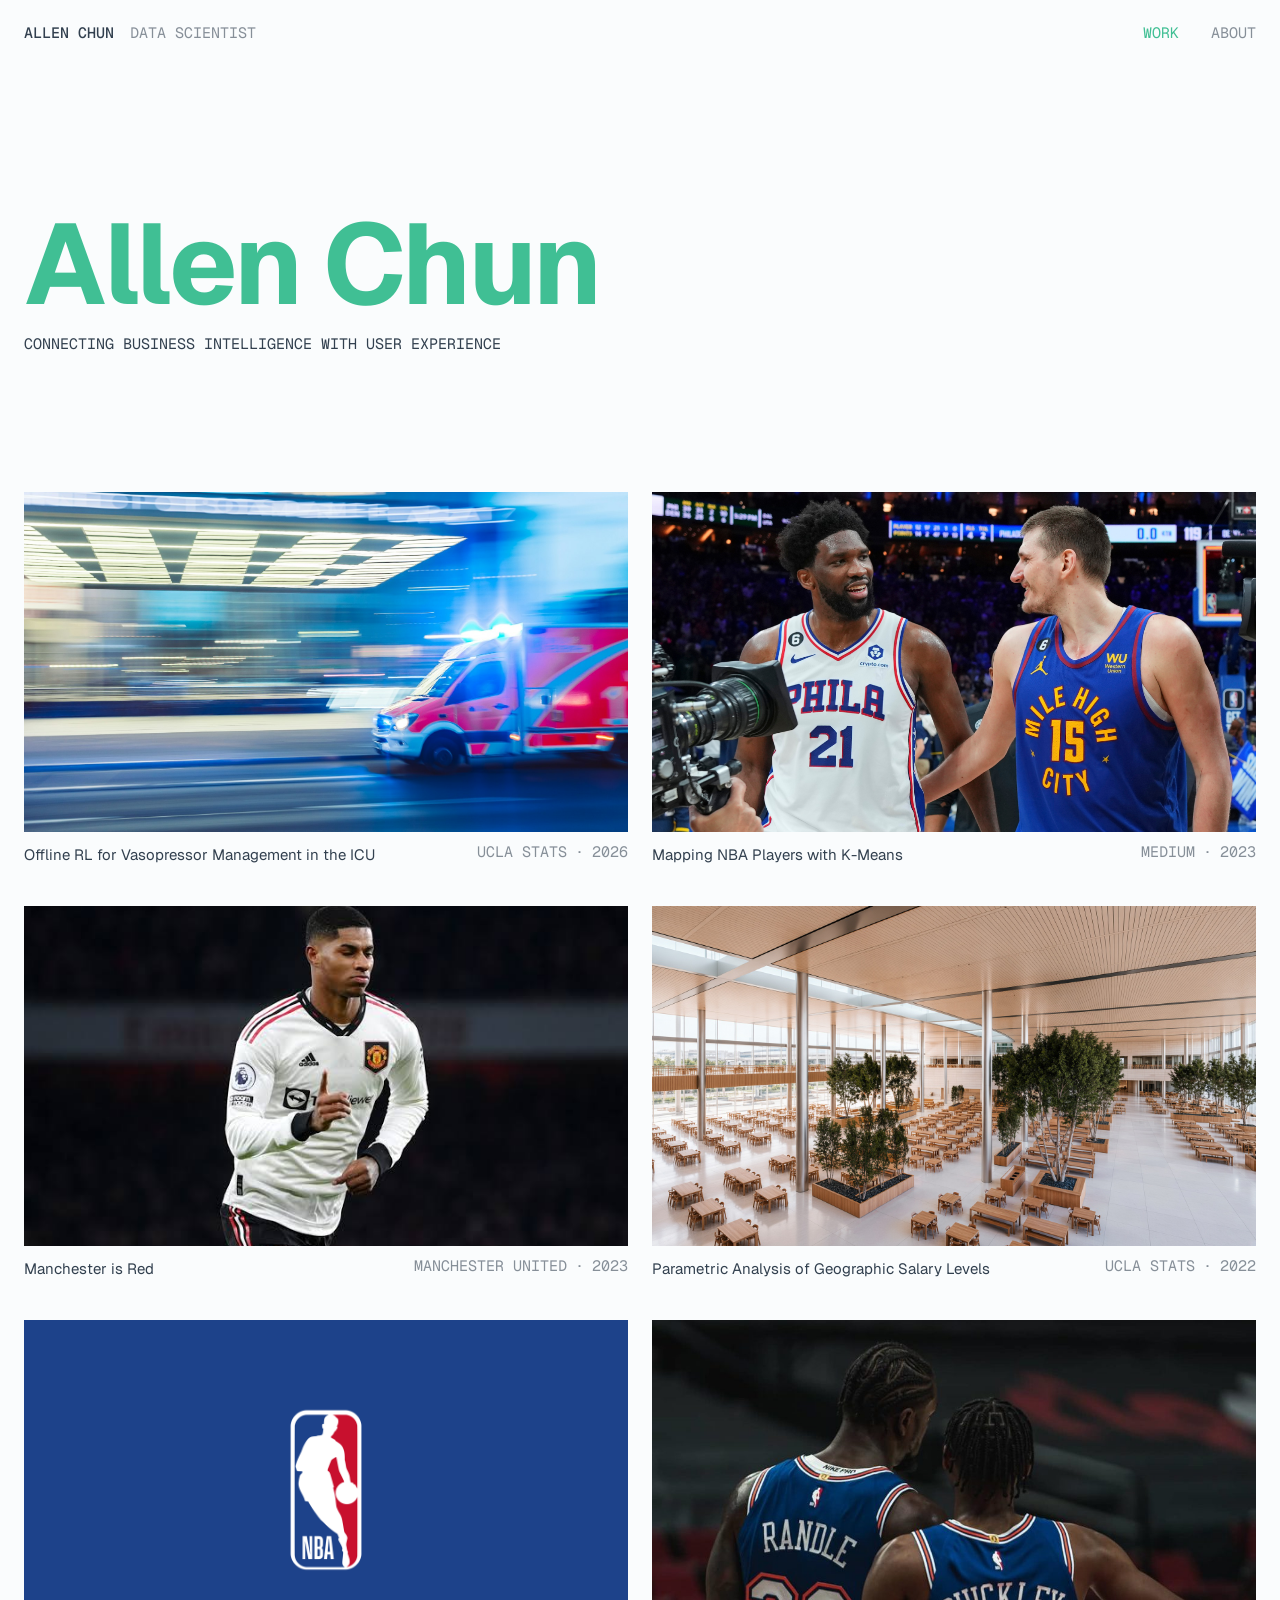
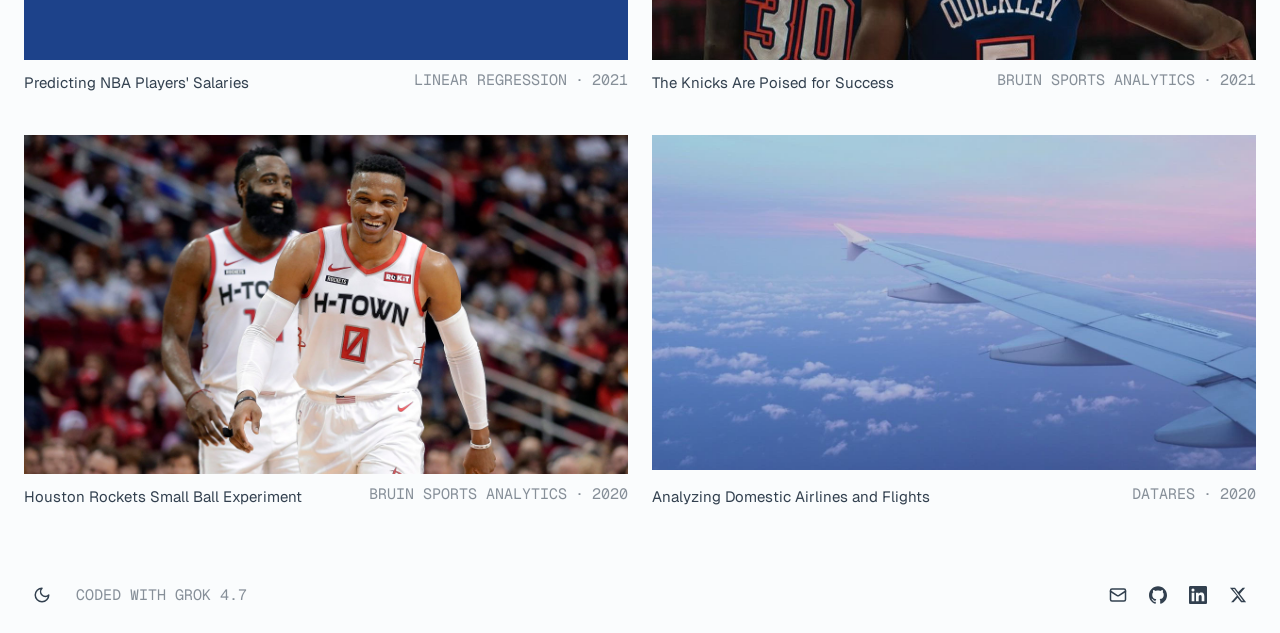
==== index.html @ f8cfe404 "Publish the portfolio site." ====
<!DOCTYPE html>
<html lang="en">
<head>
  <meta charset="utf-8">
  <meta name="viewport" content="width=device-width, initial-scale=1">
  <title>ALLEN</title>
  <link rel="icon" href="media/favicon_ac.png" type="image/png">
  <script>
    try {
      if (localStorage.getItem("portfolio-theme") === "dark") {
        document.documentElement.classList.add("site-dark");
      }
      var navEntry = performance.getEntriesByType("navigation")[0];
      var navType = navEntry ? navEntry.type : "navigate";
      var entered = sessionStorage.getItem("allen-entered");
      if (!(navType === "reload" || (navType === "navigate" && !entered))) {
        document.documentElement.classList.add("skip-preloader");
      }
      sessionStorage.setItem("allen-entered", "1");
    } catch (e) {}
  </script>
  <link rel="stylesheet" href="https://fonts.googleapis.com/css2?family=Geist:wght@400;700&family=Geist+Mono:wght@400;500&display=swap">
  <link rel="stylesheet" href="styles.css?v=4">
</head>
<body>
  <div class="preloader" id="preloader" aria-hidden="true">
    <div class="loader">
      <div class="cell d-0"></div>
      <div class="cell d-1"></div>
      <div class="cell d-2"></div>
      <div class="cell d-1"></div>
      <div class="cell d-2"></div>
      <div class="cell d-2"></div>
      <div class="cell d-3"></div>
      <div class="cell d-3"></div>
      <div class="cell d-4"></div>
    </div>
  </div>
  <header class="site-header">
    <div class="site-header-inner">
      <a class="identity" href="index.html">
        <span class="name">Allen Chun</span>
        <span class="role">Data Scientist</span>
      </a>
      <nav class="site-nav" aria-label="Primary">
        <a href="index.html" aria-current="page">Work</a>
        <a href="about.html">About</a>
      </nav>
    </div>
  </header>
  <main class="page-work">
    <section class="intro">
      <h1 class="intro-name">Allen Chun</h1>
      <p class="intro-line">connecting business intelligence <br class="intro-break">with user experience</p>
    </section>
    <div class="work">
    <article class="cover-block">
      <div class="cover">
        <img src="media/cover_project_icu.jpg" alt="">
        <a class="cover-link" href="https://escholarship.org/uc/item/3xr99615#main" target="_blank" rel="noopener noreferrer" aria-label="Offline RL for Vasopressor Management in the ICU"></a>
      </div>
      <div class="cover-meta">
        <a class="cover-title" href="https://escholarship.org/uc/item/3xr99615#main" target="_blank" rel="noopener noreferrer">Offline RL for Vasopressor Management in the ICU</a>
        <p class="cover-aside">
          <span>UCLA Stats</span>
          <span class="cover-dot" aria-hidden="true">·</span>
          <span>2026</span>
        </p>
      </div>
    </article>
    <article class="cover-block">
      <div class="cover">
        <img src="media/cover_project_kmeans.png" alt="">
        <a class="cover-link" href="https://medium.com/@allenmchun/using-k-means-clustering-to-identify-nba-player-similarity-2b33f11e3aa7" target="_blank" rel="noopener noreferrer" aria-label="Mapping NBA Players with K-Means"></a>
      </div>
      <div class="cover-meta">
        <a class="cover-title" href="https://medium.com/@allenmchun/using-k-means-clustering-to-identify-nba-player-similarity-2b33f11e3aa7" target="_blank" rel="noopener noreferrer">Mapping NBA Players with K-Means</a>
        <p class="cover-aside">
          <span>Medium</span>
          <span class="cover-dot" aria-hidden="true">·</span>
          <span>2023</span>
        </p>
      </div>
    </article>
    <article class="cover-block">
      <div class="cover">
        <img src="media/cover_project_manchester.jpg" alt="">
        <a class="cover-link" href="https://public.tableau.com/app/profile/allen8597/viz/ManchesterUnited2022-2023/ManchesterUnited" target="_blank" rel="noopener noreferrer" aria-label="Manchester is Red"></a>
      </div>
      <div class="cover-meta">
        <a class="cover-title" href="https://public.tableau.com/app/profile/allen8597/viz/ManchesterUnited2022-2023/ManchesterUnited" target="_blank" rel="noopener noreferrer">Manchester is Red</a>
        <p class="cover-aside">
          <span>Manchester United</span>
          <span class="cover-dot" aria-hidden="true">·</span>
          <span>2023</span>
        </p>
      </div>
    </article>
    <article class="cover-block">
      <div class="cover">
        <img src="media/cover_project_salary_levels.jpg" alt="">
        <a class="cover-link" href="parametric-analysis-geographic-salary-levels.pdf" target="_blank" rel="noopener noreferrer" aria-label="Parametric Analysis of Geographic Salary Levels"></a>
      </div>
      <div class="cover-meta">
        <a class="cover-title" href="parametric-analysis-geographic-salary-levels.pdf" target="_blank" rel="noopener noreferrer">Parametric Analysis of Geographic Salary Levels</a>
        <p class="cover-aside">
          <span>UCLA Stats</span>
          <span class="cover-dot" aria-hidden="true">·</span>
          <span>2022</span>
        </p>
      </div>
    </article>
    <article class="cover-block">
      <div class="cover">
        <img src="media/cover_project_nba_salaries.png" alt="">
        <a class="cover-link" href="predicting-nba-salaries.pdf" target="_blank" rel="noopener noreferrer" aria-label="Predicting NBA Players' Salaries"></a>
      </div>
      <div class="cover-meta">
        <a class="cover-title" href="predicting-nba-salaries.pdf" target="_blank" rel="noopener noreferrer">Predicting NBA Players' Salaries</a>
        <p class="cover-aside">
          <span>Linear Regression</span>
          <span class="cover-dot" aria-hidden="true">·</span>
          <span>2021</span>
        </p>
      </div>
    </article>
    <article class="cover-block">
      <div class="cover">
        <img src="media/cover_project_knicks.jpg" alt="">
        <a class="cover-link" href="https://www.bruinsportsanalytics.org/journalism/analyzing-the-recent-new-york-knicks-success" target="_blank" rel="noopener noreferrer" aria-label="The Knicks Are Poised for Success"></a>
      </div>
      <div class="cover-meta">
        <a class="cover-title" href="https://www.bruinsportsanalytics.org/journalism/analyzing-the-recent-new-york-knicks-success" target="_blank" rel="noopener noreferrer">The Knicks Are Poised for Success</a>
        <p class="cover-aside">
          <span>Bruin Sports Analytics</span>
          <span class="cover-dot" aria-hidden="true">·</span>
          <span>2021</span>
        </p>
      </div>
    </article>
    <article class="cover-block">
      <div class="cover">
        <img src="media/cover_project_rockets.jpg" alt="">
        <a class="cover-link" href="https://www.bruinsportsanalytics.org/journalism/why-the-houston-rockets-small-ball-experiment-failed" target="_blank" rel="noopener noreferrer" aria-label="Houston Rockets Small Ball Experiment"></a>
      </div>
      <div class="cover-meta">
        <a class="cover-title" href="https://www.bruinsportsanalytics.org/journalism/why-the-houston-rockets-small-ball-experiment-failed" target="_blank" rel="noopener noreferrer">Houston Rockets Small Ball Experiment</a>
        <p class="cover-aside">
          <span>Bruin Sports Analytics</span>
          <span class="cover-dot" aria-hidden="true">·</span>
          <span>2020</span>
        </p>
      </div>
    </article>
    <article class="cover-block">
      <div class="cover">
        <video muted playsinline webkit-playsinline autoplay loop preload="auto" poster="media/pink-sunset.jpg" src="media/pink-sunset.mp4"></video>
        <img class="cover-poster" src="media/pink-sunset.jpg" alt="">
        <a class="cover-link" href="https://ucladatares.medium.com/analyzing-domestic-airlines-and-flights-4ea21f31d932" target="_blank" rel="noopener noreferrer" aria-label="Analyzing Domestic Airlines and Flights"></a>
      </div>
      <div class="cover-meta">
        <a class="cover-title" href="https://ucladatares.medium.com/analyzing-domestic-airlines-and-flights-4ea21f31d932" target="_blank" rel="noopener noreferrer">Analyzing Domestic Airlines and Flights</a>
        <p class="cover-aside">
          <span>DataRes</span>
          <span class="cover-dot" aria-hidden="true">·</span>
          <span>2020</span>
        </p>
      </div>
    </article>
    <script>
      (function () {
        var video = document.querySelector(".cover video");
        if (!video) return;
        video.muted = true;
        video.defaultMuted = true;
        video.setAttribute("muted", "");
        video.setAttribute("playsinline", "");
        video.setAttribute("webkit-playsinline", "");
        video.playsInline = true;
        var cover = video.closest(".cover");
        function reveal() {
          if (video.paused) return;
          cover.classList.add("is-playing");
        }
        function start() {
          if (!video.paused && video.currentTime > 0) {
            reveal();
            return;
          }
          var pending = video.play();
          if (pending && pending.then) pending.then(reveal).catch(function () {});
        }
        video.addEventListener("playing", reveal);
        start();
        ["loadedmetadata", "canplay", "canplaythrough"].forEach(function (name) {
          video.addEventListener(name, start);
        });
        document.addEventListener("visibilitychange", function () {
          if (!document.hidden && video.paused) start();
        });
      })();
      (function () {
        var work = document.querySelector(".work");
        var desktop = window.matchMedia("(min-width: 721px)");
        function layout() {
          var items = Array.prototype.slice.call(work.querySelectorAll(".cover-block"));
          items.forEach(function (item) {
            item.style.gridColumn = "";
            item.style.gridRow = "";
          });
          if (!desktop.matches) return;
          var count = items.length;
          var rows = Math.ceil(count / 2);
          var pad = rows * 2 - count;
          items.forEach(function (item, index) {
            var cell = pad + index;
            item.style.gridRow = String(Math.floor(cell / 2) + 1);
            item.style.gridColumn = String((cell % 2) + 1);
          });
        }
        layout();
        desktop.addEventListener("change", layout);
      })();
    </script>
    </div>
  </main>
  <footer class="site-footer">
    <div class="site-footer-inner">
      <div class="footer-start">
      <button type="button" class="theme-toggle" aria-pressed="true" aria-label="Switch to dark mode">
        <span class="theme-toggle-icons">
          <svg class="icon-sun" viewBox="0 0 24 24" fill="none" stroke="currentColor" stroke-width="2" stroke-linecap="round" stroke-linejoin="round" aria-hidden="true">
            <circle cx="12" cy="12" r="4"></circle>
            <path d="M12 2v2"></path>
            <path d="M12 20v2"></path>
            <path d="m4.93 4.93 1.41 1.41"></path>
            <path d="m17.66 17.66 1.41 1.41"></path>
            <path d="M2 12h2"></path>
            <path d="M20 12h2"></path>
            <path d="m6.34 17.66-1.41 1.41"></path>
            <path d="m19.07 4.93-1.41 1.41"></path>
          </svg>
          <svg class="icon-moon" viewBox="0 0 24 24" fill="none" stroke="currentColor" stroke-width="2" stroke-linecap="round" stroke-linejoin="round" aria-hidden="true">
            <path d="M12 3a6 6 0 0 0 9 9 9 9 0 1 1-9-9Z"></path>
          </svg>
        </span>
      </button>
      <p class="footer-credit">Coded with Grok 4.7</p>
      </div>
      <nav class="socials" aria-label="Social">
        <button type="button" class="social-link" data-name="email" data-email="allenchun7@ucla.edu" aria-label="Copy email">
          <span class="email-icons">
            <svg class="icon-mail" viewBox="0 0 24 24" fill="none" stroke="currentColor" stroke-width="2" stroke-linecap="round" stroke-linejoin="round" aria-hidden="true">
              <rect width="20" height="16" x="2" y="4" rx="2"></rect>
              <path d="m22 7-8.97 5.7a1.94 1.94 0 0 1-2.06 0L2 7"></path>
            </svg>
            <svg class="icon-copy" viewBox="0 0 24 24" fill="none" stroke="currentColor" stroke-width="2" stroke-linecap="round" stroke-linejoin="round" aria-hidden="true">
              <rect width="14" height="14" x="8" y="8" rx="2" ry="2"></rect>
              <path d="M4 16c-1.1 0-2-.9-2-2V4c0-1.1.9-2 2-2h10c1.1 0 2 .9 2 2"></path>
            </svg>
            <svg class="icon-check" viewBox="0 0 24 24" fill="none" stroke="currentColor" stroke-width="2" stroke-linecap="round" stroke-linejoin="round" aria-hidden="true">
              <path d="M20 6 9 17l-5-5"></path>
            </svg>
          </span>
        </button>
        <a class="social-link" data-name="github" href="https://github.com/allenmchun" target="_blank" rel="noopener noreferrer" aria-label="GitHub">
          <svg viewBox="0 0 24 24" fill="currentColor" aria-hidden="true">
            <path d="M12 .297c-6.63 0-12 5.373-12 12 0 5.303 3.438 9.8 8.205 11.385.6.113.82-.258.82-.577 0-.285-.01-1.04-.015-2.04-3.338.724-4.042-1.61-4.042-1.61C4.422 18.07 3.633 17.7 3.633 17.7c-1.087-.744.084-.729.084-.729 1.205.084 1.838 1.236 1.838 1.236 1.07 1.835 2.809 1.305 3.495.998.108-.776.417-1.305.76-1.605-2.665-.3-5.466-1.332-5.466-5.93 0-1.31.465-2.38 1.235-3.22-.135-.303-.54-1.523.105-3.176 0 0 1.005-.322 3.3 1.23.96-.267 1.98-.399 3-.405 1.02.006 2.04.138 3 .405 2.28-1.552 3.285-1.23 3.285-1.23.645 1.653.24 2.873.12 3.176.765.84 1.23 1.91 1.23 3.22 0 4.61-2.805 5.625-5.475 5.92.42.36.81 1.096.81 2.22 0 1.606-.015 2.896-.015 3.286 0 .315.21.69.825.57C20.565 22.092 24 17.592 24 12.297c0-6.627-5.373-12-12-12"></path>
          </svg>
        </a>
        <a class="social-link" data-name="linkedin" href="https://www.linkedin.com/in/allenchun" target="_blank" rel="noopener noreferrer" aria-label="LinkedIn">
          <svg viewBox="0 0 24 24" fill="currentColor" aria-hidden="true">
            <path d="M20.447 20.452h-3.554v-5.569c0-1.328-.027-3.037-1.852-3.037-1.853 0-2.136 1.445-2.136 2.939v5.667H9.351V9h3.414v1.561h.046c.477-.9 1.637-1.85 3.37-1.85 3.601 0 4.267 2.37 4.267 5.455v6.286zM5.337 7.433a2.062 2.062 0 1 1 0-4.124 2.062 2.062 0 0 1 0 4.124zM7.119 20.452H3.555V9h3.564v11.452zM22.225 0H1.771C.792 0 0 .774 0 1.729v20.542C0 23.227.792 24 1.771 24h20.451C23.2 24 24 23.227 24 22.271V1.729C24 .774 23.2 0 22.222 0h.003z"></path>
          </svg>
        </a>
        <a class="social-link" data-name="x" href="https://x.com/allenmchun" target="_blank" rel="noopener noreferrer" aria-label="X">
          <svg viewBox="0 0 24 24" fill="currentColor" aria-hidden="true">
            <path d="M18.244 2.25h3.308l-7.227 8.26 8.502 11.24H16.17l-4.714-6.231-5.401 6.231H2.744l7.727-8.835L1.254 2.25H8.08l4.253 5.622L18.244 2.25zm-1.161 17.52h1.833L7.084 4.126H5.117z"></path>
          </svg>
        </a>
      </nav>
    </div>
  </footer>
  <script src="preloader.js"></script>
  <script src="intro-cursor.js"></script>
  <script src="nav.js"></script>
  <script src="theme.js"></script>
</body>
</html>
---- styles.css ----
* { box-sizing: border-box; }
:root {
  --bg: #fafcfd;
  --ink: #32404f;
  --muted: color-mix(in srgb, var(--ink) 58%, transparent);
  --accent: #40BF94;
}
html.site-dark {
  --bg: #12171c;
  --ink: #e8eef2;
}
html, body { margin: 0; }
body {
  min-height: 100dvh;
  display: flex;
  flex-direction: column;
  background: var(--bg);
  color: var(--ink);
  font-family: "Geist Mono", ui-monospace, monospace;
  transition: background-color 300ms, color 300ms;
}
a { color: inherit; text-decoration: none; }
.preloader {
  position: fixed;
  inset: 0;
  z-index: 100;
  display: flex;
  align-items: center;
  justify-content: center;
  background: var(--bg);
}
.preloader.is-done {
  opacity: 0;
  visibility: hidden;
  transition: opacity 0.4s ease, visibility 0.4s ease;
}
html.skip-preloader .preloader { display: none; }
html:has(.preloader:not(.is-done)):not(.skip-preloader) { overflow: hidden; }
.loader {
  --cell-size: 52px;
  --cell-spacing: 1px;
  --cells: 3;
  --total-size: calc(var(--cells) * (var(--cell-size) + 2 * var(--cell-spacing)));
  display: flex;
  flex-wrap: wrap;
  width: var(--total-size);
  height: var(--total-size);
}
.cell {
  flex: 0 0 var(--cell-size);
  margin: var(--cell-spacing);
  background-color: transparent;
  box-sizing: border-box;
  border-radius: 4px;
  animation: 1.5s ripple ease infinite;
}
.cell.d-1 { animation-delay: 100ms; }
.cell.d-2 { animation-delay: 200ms; }
.cell.d-3 { animation-delay: 300ms; }
.cell.d-4 { animation-delay: 400ms; }
.cell:nth-child(1) { --cell-color: #00FF87; }
.cell:nth-child(2) { --cell-color: #0CFD95; }
.cell:nth-child(3) { --cell-color: #17FBA2; }
.cell:nth-child(4) { --cell-color: #23F9B2; }
.cell:nth-child(5) { --cell-color: #30F7C3; }
.cell:nth-child(6) { --cell-color: #3DF5D4; }
.cell:nth-child(7) { --cell-color: #45F4DE; }
.cell:nth-child(8) { --cell-color: #53F1F0; }
.cell:nth-child(9) { --cell-color: #60EFFF; }
@keyframes ripple {
  0% { background-color: transparent; }
  30% { background-color: var(--cell-color); }
  60% { background-color: transparent; }
  100% { background-color: transparent; }
}
@media (prefers-reduced-motion: reduce) {
  .cell { animation: none; background-color: #00FF87; }
}
.site-header {
  position: absolute;
  top: 0;
  left: 0;
  right: 0;
  z-index: 1;
  display: flex;
  flex: none;
  justify-content: center;
  align-items: center;
  min-height: 64px;
  padding: 20px 24px;
  background: var(--bg);
  transition: background-color 300ms;
}
.site-header-inner {
  display: flex;
  align-items: center;
  justify-content: space-between;
  gap: 24px;
  width: 100%;
  max-width: 1800px;
}
.identity {
  display: flex;
  align-items: baseline;
  gap: 16px;
}
.name,
.role,
.site-nav a {
  margin: 0;
  font-size: 15px;
  line-height: 1;
  text-transform: uppercase;
}
.name { font-weight: 500; color: var(--ink); }
.role { font-weight: 400; color: var(--muted); }
.site-nav {
  display: flex;
  align-items: center;
  gap: 32px;
}
.site-nav a {
  font-weight: 400;
  color: var(--muted);
}
.site-nav a[aria-current="page"],
.site-nav a:hover { color: var(--accent); }
.sr-only {
  position: absolute;
  width: 1px;
  height: 1px;
  padding: 0;
  margin: -1px;
  overflow: hidden;
  clip: rect(0, 0, 0, 0);
  white-space: nowrap;
  border: 0;
}
.swap {
  display: inline-flex;
  align-items: center;
}
.swap-char {
  position: relative;
  display: block;
  overflow: hidden;
  height: 1em;
}
.swap-front,
.swap-back {
  display: block;
  line-height: 1;
}
.swap-front { position: relative; }
.swap-back {
  position: absolute;
  top: 0;
  left: 0;
  transform: translateY(-100%);
}
.swap-front,
.swap-back {
  transition: transform 0.6s cubic-bezier(0.22, 1.35, 0.36, 1);
}
.swap-char.is-on .swap-front { transform: translateY(100%); }
.swap-char.is-on .swap-back { transform: translateY(0); }
@media (prefers-reduced-motion: reduce) {
  .swap-front,
  .swap-back { transition: none; }
}
@media (max-width: 480px) {
  .site-header-inner { gap: 16px; }
  .identity { flex-direction: column; align-items: flex-start; gap: 0; }
}
.page-work {
  flex: 1 0 auto;
  width: 100%;
  max-width: calc(1800px + 48px);
  margin-inline: auto;
  padding: 112px 24px 48px;
  container-type: inline-size;
}
.intro {
  display: flex;
  flex-direction: column;
  justify-content: center;
  align-items: flex-start;
  min-height: calc(100cqw * 9 / 16);
  margin-bottom: 40px;
}
.intro-name {
  margin: 0;
  font-family: Geist, ui-sans-serif, system-ui, sans-serif;
  font-weight: 700;
  font-size: clamp(58.48px, 9.75vw, 113.72px);
  line-height: 0.95;
  letter-spacing: -0.03em;
  color: var(--accent);
  white-space: nowrap;
}
.intro-word { display: inline-block; white-space: nowrap; }
.intro-letter {
  display: inline-block;
  transform-origin: center center;
  will-change: transform;
  touch-action: manipulation;
}
.intro-line {
  margin: 15px 0 0;
  font-family: "Geist Mono", ui-monospace, monospace;
  font-size: 15px;
  font-weight: 400;
  line-height: 1.4;
  text-transform: uppercase;
  color: var(--ink);
}
.intro-break { display: none; }
@media (max-width: 720px) {
  .intro-name { font-size: clamp(40px, 11vw, 64px); }
  .intro-line { font-size: 13px; }
  .intro-break { display: unset; }
}
.work {
  display: grid;
  grid-template-columns: minmax(0, 1fr);
  align-content: start;
  gap: 40px 24px;
}
@media (min-width: 721px) {
  .intro { min-height: calc((100cqw - 24px) / 2 * 9 / 16); }
  .work { grid-template-columns: repeat(2, minmax(0, 1fr)); }
}
.cover-block { width: 100%; min-width: 0; }
.cover {
  position: relative;
  width: 100%;
  aspect-ratio: 16 / 9;
  overflow: hidden;
  background: var(--bg);
}
.cover-link {
  position: absolute;
  inset: 0;
  z-index: 2;
}
.cover-meta {
  display: flex;
  align-items: flex-start;
  justify-content: space-between;
  gap: 16px;
  margin-top: 12px;
}
.cover-title {
  font-family: Geist, ui-sans-serif, system-ui, sans-serif;
  font-size: 15px;
  font-weight: 400;
  line-height: 1.5;
  color: var(--ink);
}
.cover-title:hover { color: var(--accent); }
.cover-aside {
  display: flex;
  align-items: baseline;
  gap: 8px;
  flex: none;
  margin: 0;
  font-family: "Geist Mono", ui-monospace, monospace;
  font-size: 15px;
  font-weight: 400;
  line-height: 1;
  text-transform: uppercase;
  color: var(--muted);
}
.cover video,
.cover img {
  display: block;
  width: 100%;
  height: 100%;
  object-fit: cover;
  border: 0;
  outline: none;
}
.cover img { pointer-events: none; }
.cover-poster {
  position: absolute;
  inset: 0;
  z-index: 1;
}
.cover.is-playing .cover-poster { visibility: hidden; }
.cover:has(video)::after {
  content: "";
  position: absolute;
  left: 0;
  right: 0;
  bottom: 0;
  z-index: 2;
  height: 4px;
  background: var(--bg);
  pointer-events: none;
}
.cover video::-webkit-media-controls,
.cover video::-webkit-media-controls-panel,
.cover video::-webkit-media-controls-play-button,
.cover video::-webkit-media-controls-start-playback-button,
.cover video::-webkit-media-controls-overlay-play-button,
.cover video::-webkit-media-controls-overlay-enclosure {
  display: none !important;
  -webkit-appearance: none;
  opacity: 0 !important;
  pointer-events: none;
  width: 0;
  height: 0;
}
@media (max-width: 720px) {
  .cover-meta {
    flex-direction: column;
    align-items: flex-start;
    gap: 6px;
  }
  .cover-title { white-space: nowrap; }
}
.experience {
  flex: 1 0 auto;
  display: flex;
  flex-direction: column;
  justify-content: center;
  align-items: center;
  padding: 96px 24px;
}
.experience-sheets {
  display: grid;
  grid-template-columns: max-content max-content max-content;
  column-gap: calc(6.5rem + 8px - 4ch);
  justify-content: start;
  width: max-content;
  max-width: 100%;
  font-family: "Geist Mono", ui-monospace, monospace;
  font-size: 15px;
}
.experience ol {
  list-style: none;
  display: grid;
  grid-template-columns: subgrid;
  grid-column: 1 / -1;
  row-gap: 4px;
  align-items: baseline;
  margin: 0;
  padding: 0;
}
.experience ol + ol { margin-top: 50px; }
.experience li,
.experience .detail { display: contents; }
.experience .year,
.experience .org,
.experience .position {
  margin: 0;
  font-size: 15px;
  font-weight: 400;
  line-height: 1.5;
}
.experience .year {
  font-family: "Geist Mono", ui-monospace, monospace;
  color: var(--muted);
}
.experience .org,
.experience .position {
  font-family: Geist, ui-sans-serif, system-ui, sans-serif;
  white-space: nowrap;
}
.experience .org {
  color: var(--ink);
}
.experience .org:hover,
.experience .org:focus-visible { color: var(--accent); }
.experience .position { color: var(--muted); }
.site-footer {
  flex: none;
  display: flex;
  justify-content: center;
  padding: 20px 24px;
  background: var(--bg);
  transition: background-color 300ms;
}
.site-footer-inner {
  display: flex;
  align-items: center;
  justify-content: space-between;
  gap: 16px;
  width: 100%;
  max-width: 1800px;
}
.footer-start {
  display: flex;
  align-items: center;
  gap: 16px;
  min-width: 0;
}
.socials {
  display: flex;
  align-items: center;
  gap: 4px;
  margin-left: auto;
}
.social-link {
  --brand: var(--ink);
  display: inline-flex;
  align-items: center;
  justify-content: center;
  width: 36px;
  height: 36px;
  padding: 0;
  border: 0;
  background: transparent;
  font: inherit;
  cursor: pointer;
  border-radius: 6px;
  color: var(--ink);
  transition: color 200ms, background-color 200ms;
}
.social-link svg { width: 18px; height: 18px; }
.social-link:hover,
.social-link:focus-visible {
  color: var(--brand);
  background: color-mix(in srgb, var(--brand) 14%, transparent);
}
.social-link[data-name="email"] { --brand: #ea4335; }
.social-link[data-copied="true"] { color: var(--accent); }
.email-icons {
  position: relative;
  width: 18px;
  height: 18px;
}
.email-icons svg {
  position: absolute;
  inset: 0;
  transition: opacity 150ms;
}
.email-icons .icon-copy,
.email-icons .icon-check { opacity: 0; }
.social-link[data-name="email"]:hover .icon-mail,
.social-link[data-name="email"]:focus-visible .icon-mail { opacity: 0; }
.social-link[data-name="email"]:hover .icon-copy,
.social-link[data-name="email"]:focus-visible .icon-copy { opacity: 1; }
.social-link[data-name="email"][data-copied="true"] .icon-mail,
.social-link[data-name="email"][data-copied="true"] .icon-copy { opacity: 0; }
.social-link[data-name="email"][data-copied="true"] .icon-check { opacity: 1; }
.social-link[data-name="github"] { --brand: #24292f; }
.social-link[data-name="linkedin"] { --brand: #0a66c2; }
.social-link[data-name="x"] { --brand: #000000; }
html.site-dark .social-link[data-name="github"],
html.site-dark .social-link[data-name="x"] { --brand: #ffffff; }
.theme-toggle {
  position: relative;
  display: inline-flex;
  align-items: center;
  justify-content: center;
  width: 36px;
  height: 36px;
  padding: 0;
  border: 0;
  border-radius: 6px;
  background: transparent;
  color: var(--ink);
  cursor: pointer;
}
.theme-toggle:hover { background: color-mix(in srgb, var(--ink) 10%, transparent); }
.theme-toggle:focus-visible {
  outline: 2px solid var(--ink);
  outline-offset: 2px;
}
.theme-toggle-icons {
  position: relative;
  width: 18px;
  height: 18px;
}
.theme-toggle svg {
  position: absolute;
  inset: 0;
  width: 18px;
  height: 18px;
  transition: transform 200ms, opacity 200ms;
}
.theme-toggle .icon-sun {
  transform: rotate(-90deg) scale(0.75);
  opacity: 0;
}
.theme-toggle .icon-moon {
  transform: rotate(0deg) scale(1);
  opacity: 1;
}
html.site-dark .theme-toggle .icon-sun {
  transform: rotate(0deg) scale(1);
  opacity: 1;
}
html.site-dark .theme-toggle .icon-moon {
  transform: rotate(90deg) scale(0.75);
  opacity: 0;
}
.footer-credit {
  margin: 0;
  font-family: "Geist Mono", ui-monospace, monospace;
  font-size: 15px;
  font-weight: 400;
  line-height: 1;
  text-transform: uppercase;
  color: var(--muted);
}
@media (prefers-reduced-motion: reduce) {
  .theme-toggle svg,
  body,
  .site-header,
  .site-footer { transition: none; }
}
@media (max-width: 720px) {
  .site-header-inner { justify-content: flex-start; }
  .site-nav { margin-left: auto; }
  .site-footer-inner {
    flex-direction: column;
    align-items: flex-start;
    justify-content: flex-start;
    row-gap: 4px;
  }
  .footer-start,
  .socials { margin-left: 0; }
  .page-about .site-header { position: static; }
  .page-about .experience {
    justify-content: flex-start;
    padding-top: 48px;
    padding-bottom: 48px;
  }
  .page-about .experience-sheets {
    margin-top: auto;
    margin-bottom: auto;
  }
}
@media (max-width: 1023px) {
  .experience-sheets {
    display: flex;
    flex-direction: column;
    align-items: flex-start;
  }
  .experience ol {
    display: flex;
    flex-direction: column;
    align-items: flex-start;
    gap: 6px;
  }
  .experience li {
    display: flex;
    align-items: flex-start;
    gap: 40px;
  }
  .experience .year {
    flex: none;
    width: 4ch;
  }
  .experience .detail {
    display: flex;
    flex-direction: column;
    gap: 2px;
  }
}
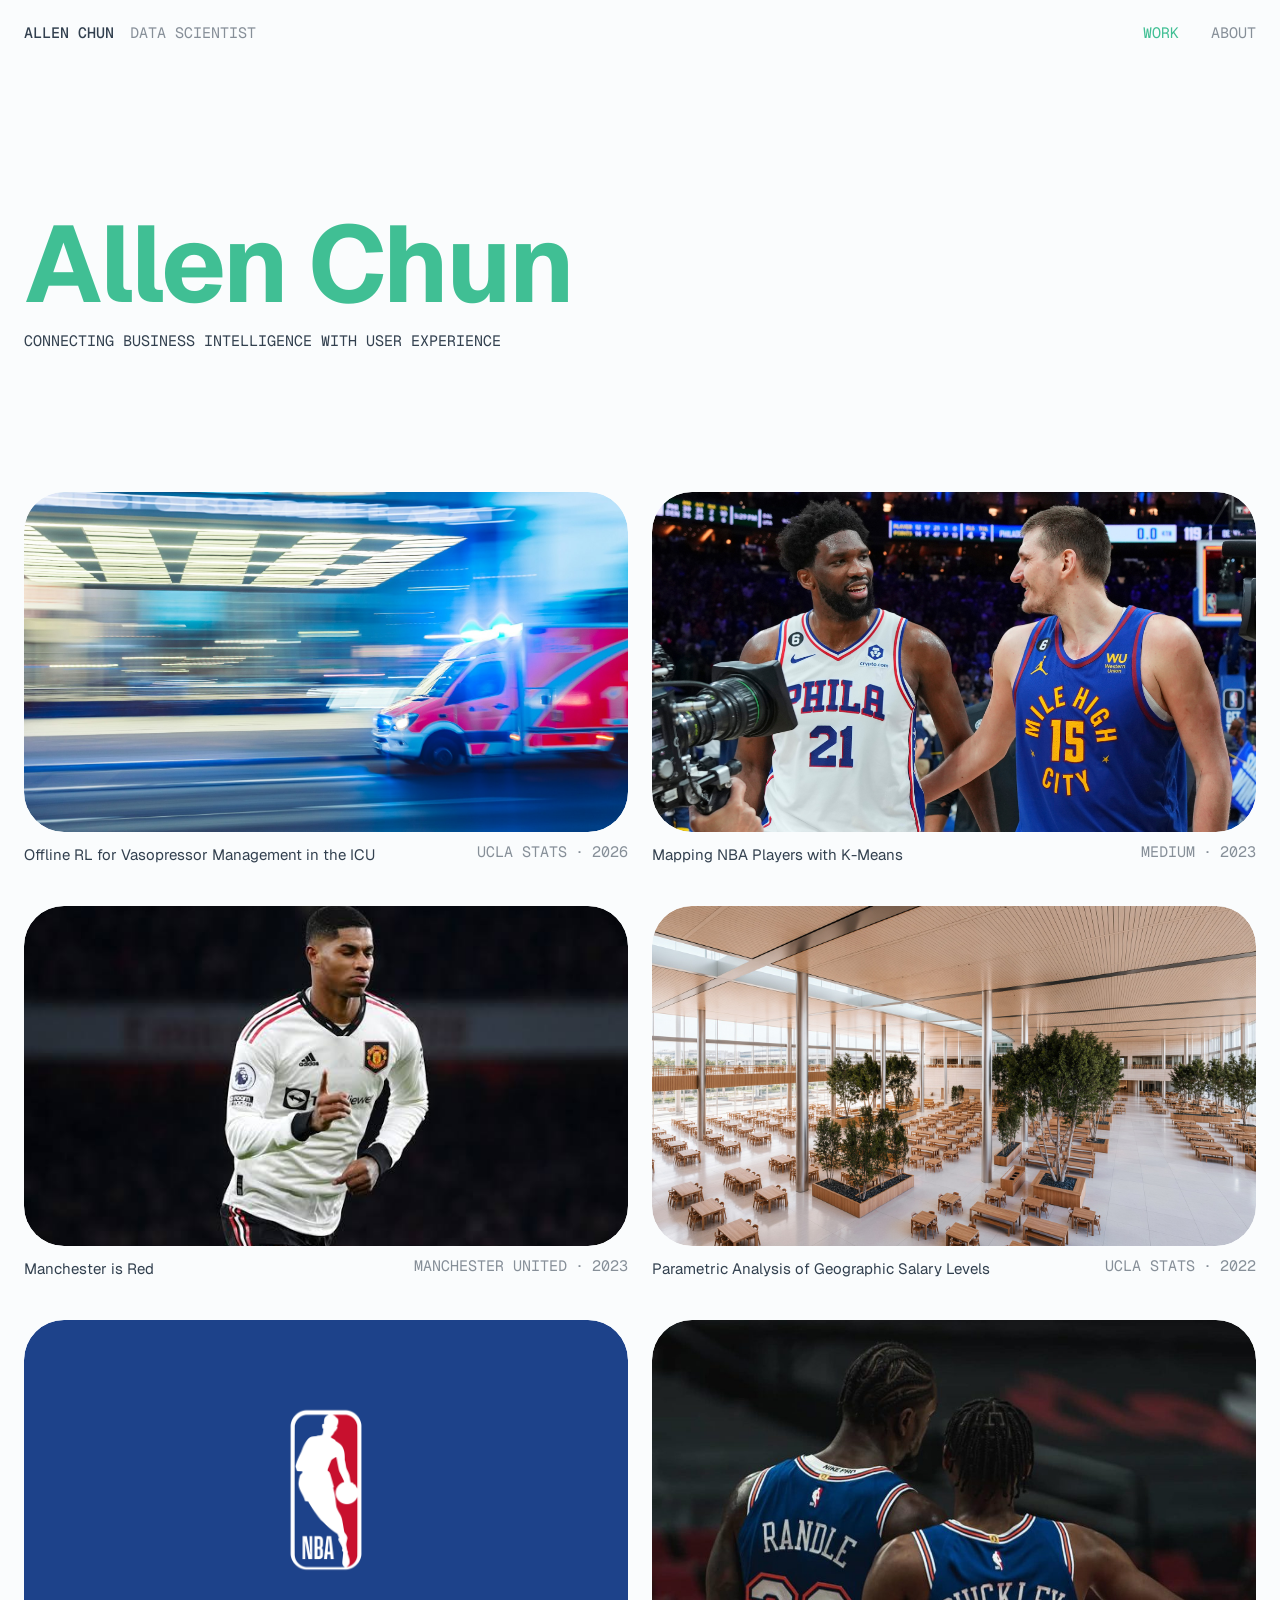
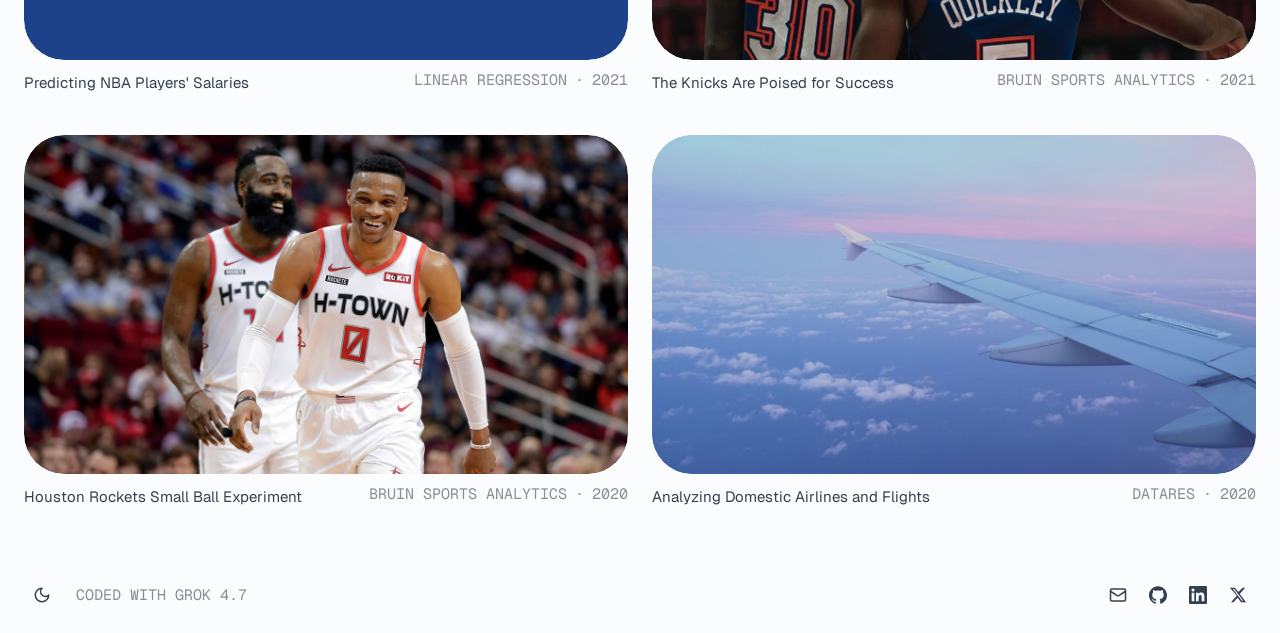
==== commit 468b7aa8: "Round the work covers and update the name treatment. Use the superellipse cover corners, drop the ai" ====
--- a/index.html
+++ b/index.html
@@ -20,7 +20,7 @@
     } catch (e) {}
   </script>
   <link rel="stylesheet" href="https://fonts.googleapis.com/css2?family=Geist:wght@400;700&family=Geist+Mono:wght@400;500&display=swap">
-  <link rel="stylesheet" href="styles.css?v=4">
+  <link rel="stylesheet" href="styles.css?v=8">
 </head>
 <body>
   <div class="preloader" id="preloader" aria-hidden="true">
@@ -282,7 +282,7 @@
     </div>
   </footer>
   <script src="preloader.js"></script>
-  <script src="intro-cursor.js"></script>
+  <script src="intro-cursor.js?v=2"></script>
   <script src="nav.js"></script>
   <script src="theme.js"></script>
 </body>
--- a/styles.css
+++ b/styles.css
@@ -192,7 +192,7 @@
   margin: 0;
   font-family: Geist, ui-sans-serif, system-ui, sans-serif;
   font-weight: 700;
-  font-size: clamp(58.48px, 9.75vw, 113.72px);
+  font-size: clamp(55.56px, 9.26vw, 108.03px);
   line-height: 0.95;
   letter-spacing: -0.03em;
   color: var(--accent);
@@ -237,6 +237,8 @@
   aspect-ratio: 16 / 9;
   overflow: hidden;
   background: var(--bg);
+  border-radius: 40px;
+  corner-shape: superellipse(1.6);
 }
 .cover-link {
   position: absolute;
@@ -279,6 +281,8 @@
   object-fit: cover;
   border: 0;
   outline: none;
+  border-radius: inherit;
+  corner-shape: inherit;
 }
 .cover img { pointer-events: none; }
 .cover-poster {
@@ -287,17 +291,6 @@
   z-index: 1;
 }
 .cover.is-playing .cover-poster { visibility: hidden; }
-.cover:has(video)::after {
-  content: "";
-  position: absolute;
-  left: 0;
-  right: 0;
-  bottom: 0;
-  z-index: 2;
-  height: 4px;
-  background: var(--bg);
-  pointer-events: none;
-}
 .cover video::-webkit-media-controls,
 .cover video::-webkit-media-controls-panel,
 .cover video::-webkit-media-controls-play-button,
